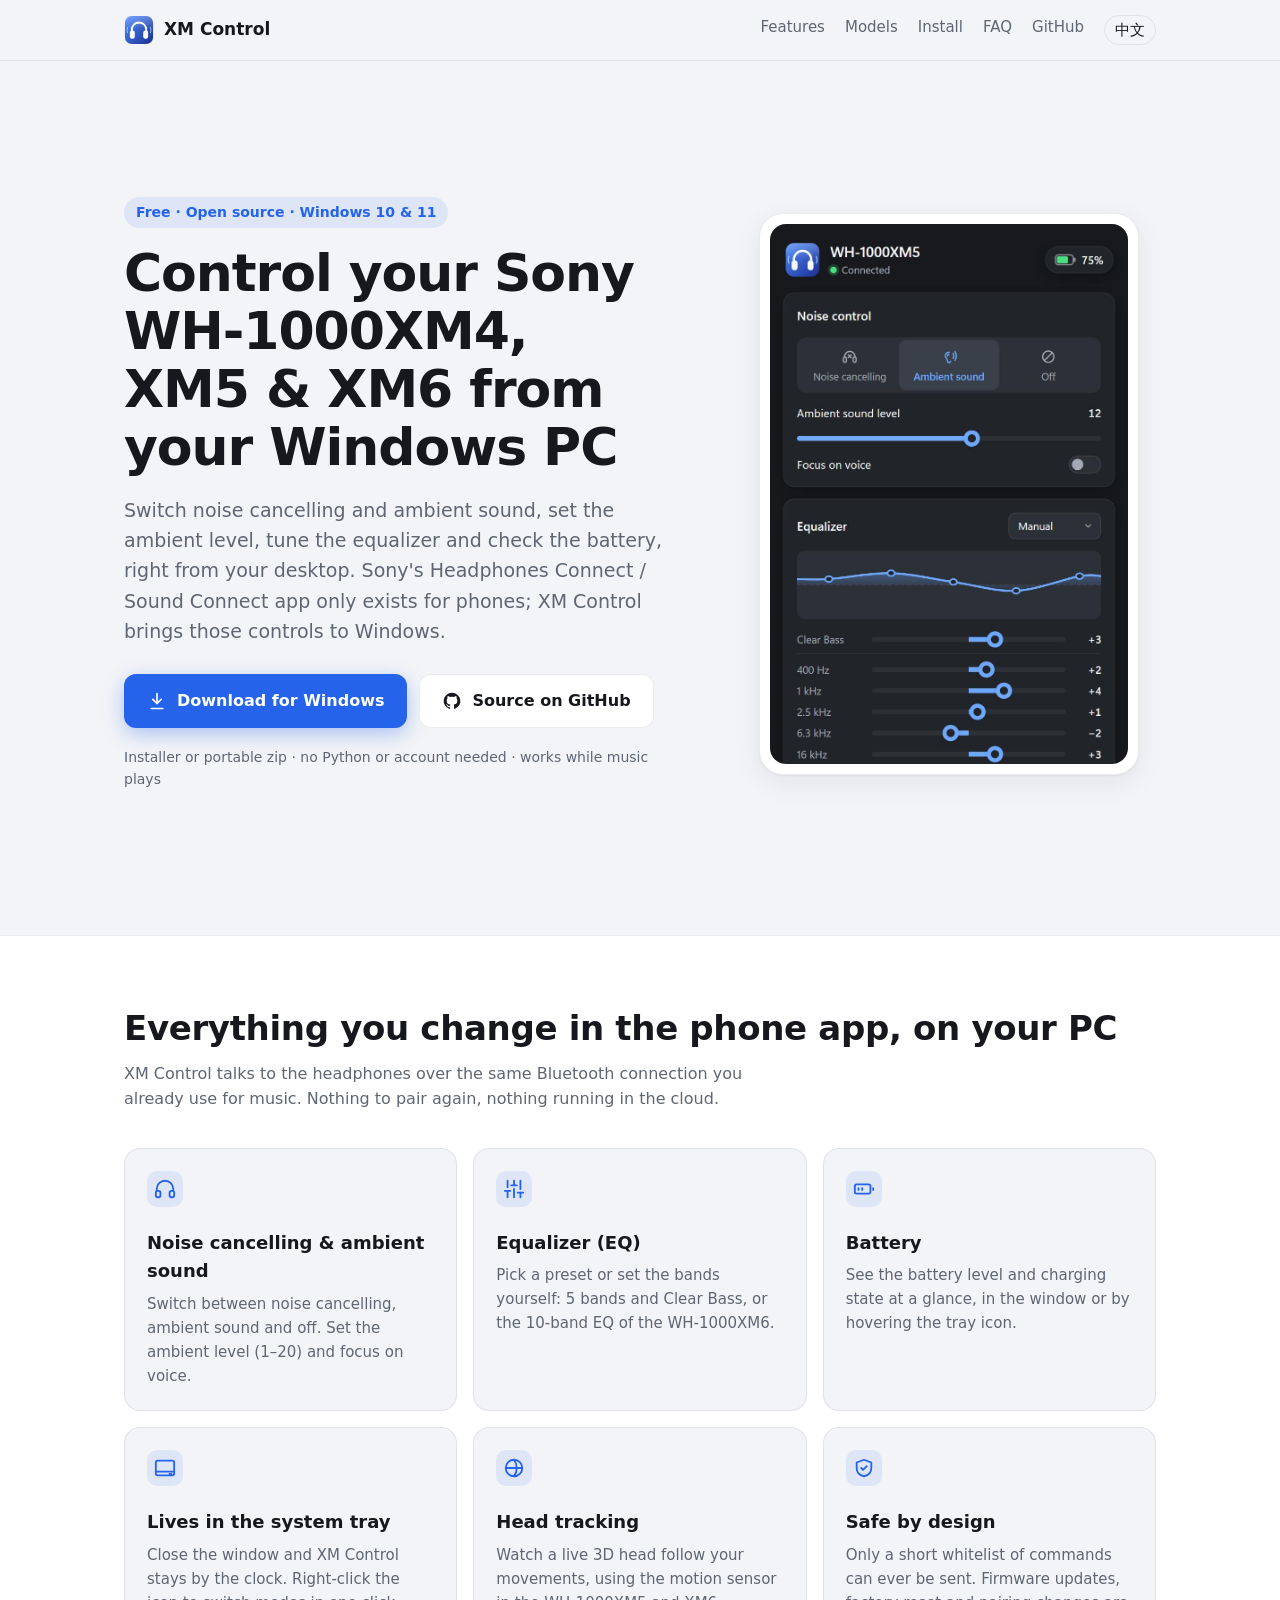
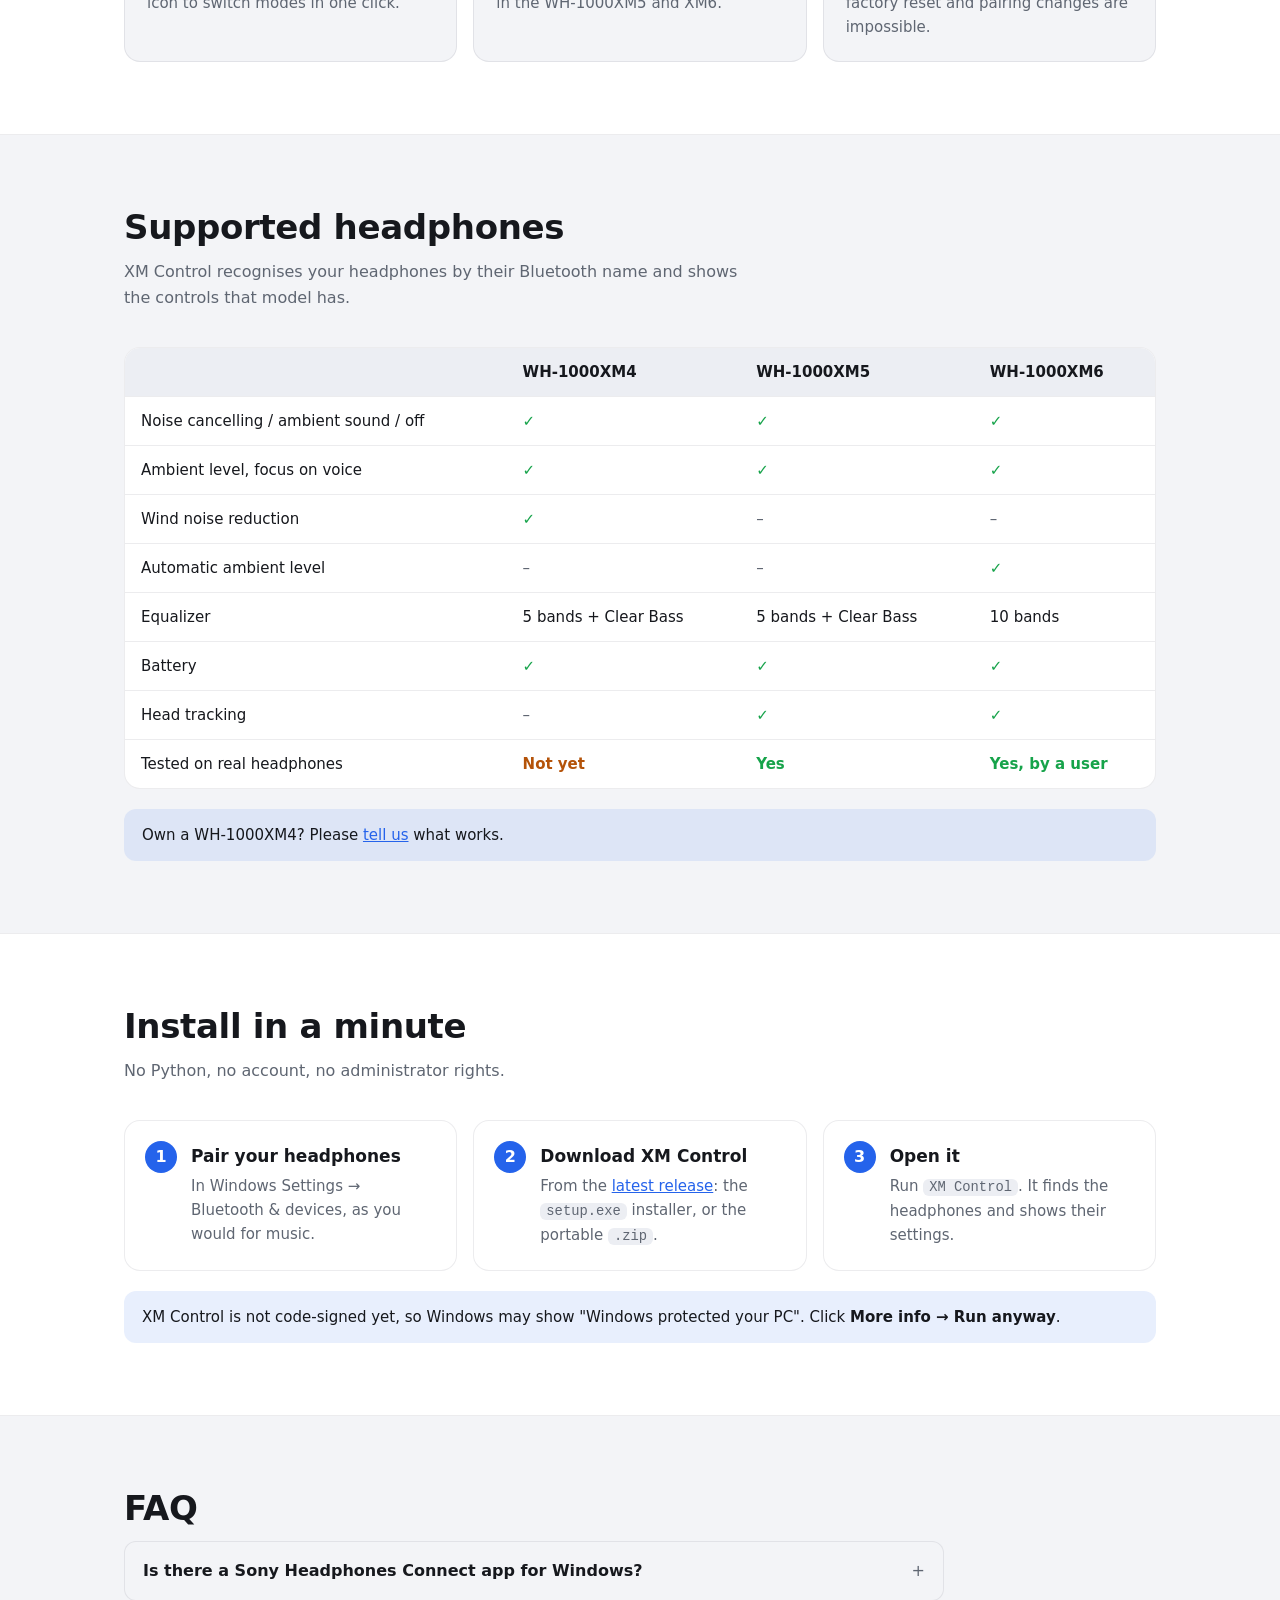
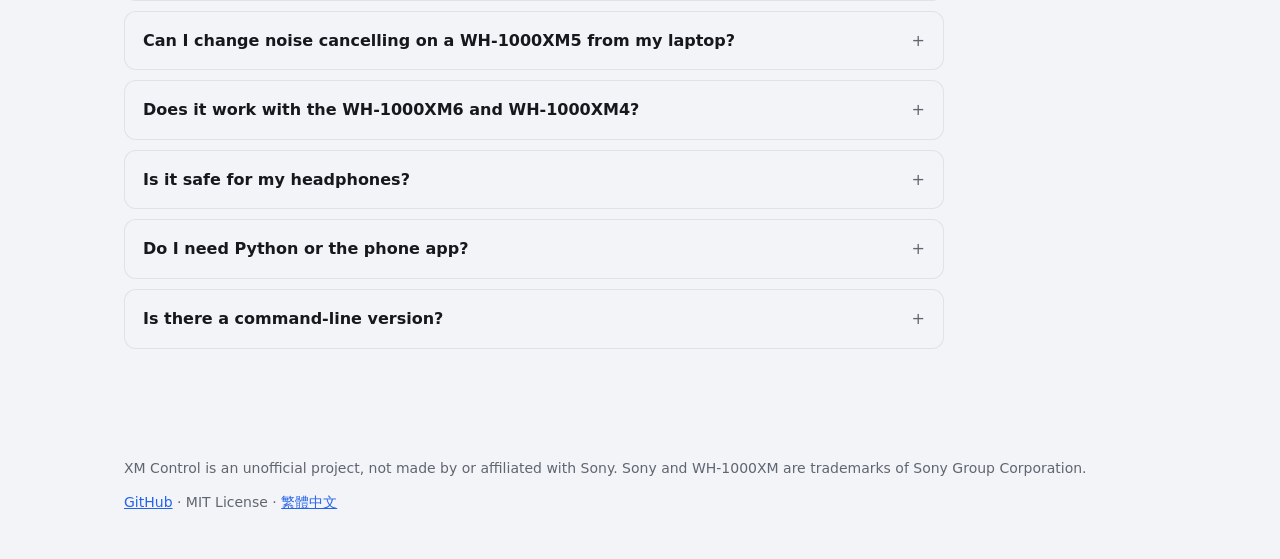
==== docs/index.html @ d7953c3c "Add a project website (GitHub Pages, English and Traditional Chinese) docs/ holds a static landing p" ====
<!doctype html>
<html lang="en">
<head>
  <meta charset="utf-8">
  <meta name="viewport" content="width=device-width, initial-scale=1">
  <title>XM Control – Sony WH-1000XM5 / XM4 / XM6 app for Windows PC</title>
  <meta name="description" content="Free Windows app for Sony WH-1000XM4, WH-1000XM5 and WH-1000XM6 headphones: switch noise cancelling and ambient sound, adjust the equalizer (EQ) and check the battery from your PC. A desktop alternative to Sony Headphones Connect / Sound Connect.">
  <link rel="canonical" href="https://chadzen901210-cell.github.io/sony-xm4-xm5-xm6-control/">
  <link rel="alternate" hreflang="en" href="https://chadzen901210-cell.github.io/sony-xm4-xm5-xm6-control/">
  <link rel="alternate" hreflang="zh-Hant" href="https://chadzen901210-cell.github.io/sony-xm4-xm5-xm6-control/zh-tw/">
  <link rel="alternate" hreflang="x-default" href="https://chadzen901210-cell.github.io/sony-xm4-xm5-xm6-control/">
  <link rel="icon" href="icon.svg" type="image/svg+xml">
  <meta name="theme-color" content="#2563eb">
  <meta property="og:type" content="website">
  <meta property="og:site_name" content="XM Control">
  <meta property="og:title" content="XM Control – control Sony WH-1000XM4 / XM5 / XM6 from Windows">
  <meta property="og:description" content="Noise cancelling, ambient sound, equalizer and battery for Sony WH-1000XM headphones, on your Windows PC. Free and open source.">
  <meta property="og:url" content="https://chadzen901210-cell.github.io/sony-xm4-xm5-xm6-control/">
  <meta property="og:image" content="https://chadzen901210-cell.github.io/sony-xm4-xm5-xm6-control/screenshot.jpg">
  <meta property="og:locale" content="en_US">
  <meta property="og:locale:alternate" content="zh_TW">
  <meta name="twitter:card" content="summary_large_image">
  <link rel="stylesheet" href="style.css">
  <script type="application/ld+json">
  {
    "@context": "https://schema.org",
    "@type": "SoftwareApplication",
    "name": "XM Control",
    "alternateName": "Sony WH-1000XM5 app for Windows",
    "description": "Free Windows app to control Sony WH-1000XM4, WH-1000XM5 and WH-1000XM6 headphones: noise cancelling, ambient sound, equalizer, battery and head tracking.",
    "operatingSystem": "Windows 10, Windows 11",
    "applicationCategory": "MultimediaApplication",
    "softwareVersion": "0.1.0",
    "url": "https://chadzen901210-cell.github.io/sony-xm4-xm5-xm6-control/",
    "downloadUrl": "https://github.com/chadzen901210-cell/sony-xm4-xm5-xm6-control/releases/latest",
    "screenshot": "https://chadzen901210-cell.github.io/sony-xm4-xm5-xm6-control/screenshot.jpg",
    "license": "https://opensource.org/licenses/MIT",
    "isAccessibleForFree": true,
    "offers": { "@type": "Offer", "price": "0", "priceCurrency": "USD" }
  }
  </script>
</head>
<body>
  <header class="top">
    <div class="wrap">
      <a class="brand" href="./"><img src="icon.svg" alt="" width="30" height="30">XM Control</a>
      <nav>
        <a href="#features">Features</a>
        <a href="#models">Models</a>
        <a href="#install">Install</a>
        <a href="#faq">FAQ</a>
        <a class="gh" href="https://github.com/chadzen901210-cell/sony-xm4-xm5-xm6-control">GitHub</a>
        <a class="lang" href="zh-tw/" hreflang="zh-Hant" lang="zh-Hant">中文</a>
      </nav>
    </div>
  </header>

  <main>
    <section class="hero">
      <div class="wrap">
        <div>
          <p class="eyebrow">Free · Open source · Windows 10 &amp; 11</p>
          <h1>Control your Sony <span class="nowrap">WH-1000XM4</span>, XM5 &amp; XM6 from your Windows PC</h1>
          <p class="lead">Switch noise cancelling and ambient sound, set the ambient level, tune the equalizer and
            check the battery, right from your desktop. Sony's Headphones Connect / Sound Connect app only exists for
            phones; XM Control brings those controls to Windows.</p>
          <div class="actions">
            <a class="button primary" href="https://github.com/chadzen901210-cell/sony-xm4-xm5-xm6-control/releases/latest">
              <svg viewBox="0 0 24 24" fill="none" stroke="currentColor" stroke-width="2" stroke-linecap="round" stroke-linejoin="round" aria-hidden="true"><path d="M12 3v12"/><path d="m7 10 5 5 5-5"/><path d="M5 21h14"/></svg>
              Download for Windows
            </a>
            <a class="button" href="https://github.com/chadzen901210-cell/sony-xm4-xm5-xm6-control">
              <svg viewBox="0 0 24 24" fill="currentColor" aria-hidden="true"><path d="M12 2a10 10 0 0 0-3.16 19.49c.5.09.68-.22.68-.48v-1.7c-2.78.6-3.37-1.34-3.37-1.34-.46-1.16-1.11-1.47-1.11-1.47-.91-.62.07-.6.07-.6 1 .07 1.53 1.03 1.53 1.03.9 1.52 2.34 1.08 2.91.83.09-.65.35-1.09.63-1.34-2.22-.25-4.55-1.11-4.55-4.94 0-1.09.39-1.98 1.03-2.68-.1-.25-.45-1.27.1-2.64 0 0 .84-.27 2.75 1.02a9.6 9.6 0 0 1 5 0c1.91-1.29 2.75-1.02 2.75-1.02.55 1.37.2 2.39.1 2.64.64.7 1.03 1.59 1.03 2.68 0 3.84-2.34 4.68-4.57 4.93.36.31.68.92.68 1.85v2.74c0 .27.18.58.69.48A10 10 0 0 0 12 2Z"/></svg>
              Source on GitHub
            </a>
          </div>
          <p class="meta">Installer or portable zip · no Python or account needed · works while music plays</p>
        </div>
        <figure class="shot">
          <img src="screenshot.jpg" width="400" height="540"
               alt="XM Control window on Windows showing noise control and the equalizer for a Sony WH-1000XM5">
        </figure>
      </div>
    </section>

    <section class="alt" id="features">
      <div class="wrap">
        <h2>Everything you change in the phone app, on your PC</h2>
        <p class="section-lead">XM Control talks to the headphones over the same Bluetooth connection you already
          use for music. Nothing to pair again, nothing running in the cloud.</p>
        <div class="features">
          <article class="feature">
            <svg viewBox="0 0 24 24" fill="none" stroke="currentColor" stroke-width="2" stroke-linecap="round" stroke-linejoin="round" aria-hidden="true"><path d="M3 14v-2a9 9 0 0 1 18 0v2"/><rect x="2" y="14" width="5" height="7" rx="2"/><rect x="17" y="14" width="5" height="7" rx="2"/></svg>
            <h3>Noise cancelling &amp; ambient sound</h3>
            <p>Switch between noise cancelling, ambient sound and off. Set the ambient level (1–20) and focus on voice.</p>
          </article>
          <article class="feature">
            <svg viewBox="0 0 24 24" fill="none" stroke="currentColor" stroke-width="2" stroke-linecap="round" stroke-linejoin="round" aria-hidden="true"><path d="M5 21V14"/><path d="M5 10V3"/><path d="M12 21v-9"/><path d="M12 8V3"/><path d="M19 21v-5"/><path d="M19 12V3"/><path d="M2 14h6"/><path d="M9 8h6"/><path d="M16 16h6"/></svg>
            <h3>Equalizer (EQ)</h3>
            <p>Pick a preset or set the bands yourself: 5 bands and Clear Bass, or the 10-band EQ of the WH-1000XM6.</p>
          </article>
          <article class="feature">
            <svg viewBox="0 0 24 24" fill="none" stroke="currentColor" stroke-width="2" stroke-linecap="round" stroke-linejoin="round" aria-hidden="true"><rect x="2" y="7" width="17" height="10" rx="2"/><path d="M22 11v2"/><path d="M6 11v2"/><path d="M10 11v2"/></svg>
            <h3>Battery</h3>
            <p>See the battery level and charging state at a glance, in the window or by hovering the tray icon.</p>
          </article>
          <article class="feature">
            <svg viewBox="0 0 24 24" fill="none" stroke="currentColor" stroke-width="2" stroke-linecap="round" stroke-linejoin="round" aria-hidden="true"><rect x="2" y="4" width="20" height="16" rx="2"/><path d="M2 16h20"/><path d="M17 18.5h2"/></svg>
            <h3>Lives in the system tray</h3>
            <p>Close the window and XM Control stays by the clock. Right-click the icon to switch modes in one click.</p>
          </article>
          <article class="feature">
            <svg viewBox="0 0 24 24" fill="none" stroke="currentColor" stroke-width="2" stroke-linecap="round" stroke-linejoin="round" aria-hidden="true"><circle cx="12" cy="12" r="9"/><path d="M12 3a15 15 0 0 1 0 18"/><path d="M3 12h18"/></svg>
            <h3>Head tracking</h3>
            <p>Watch a live 3D head follow your movements, using the motion sensor in the WH-1000XM5 and XM6.</p>
          </article>
          <article class="feature">
            <svg viewBox="0 0 24 24" fill="none" stroke="currentColor" stroke-width="2" stroke-linecap="round" stroke-linejoin="round" aria-hidden="true"><path d="M12 3 4 6v6c0 5 3.5 8 8 9 4.5-1 8-4 8-9V6Z"/><path d="m9 12 2 2 4-4"/></svg>
            <h3>Safe by design</h3>
            <p>Only a short whitelist of commands can ever be sent. Firmware updates, factory reset and pairing changes are impossible.</p>
          </article>
        </div>
      </div>
    </section>

    <section id="models">
      <div class="wrap">
        <h2>Supported headphones</h2>
        <p class="section-lead">XM Control recognises your headphones by their Bluetooth name and shows the controls
          that model has.</p>
        <div class="table-wrap">
          <table>
            <thead>
              <tr><th scope="col"></th><th scope="col">WH-1000XM4</th><th scope="col">WH-1000XM5</th><th scope="col">WH-1000XM6</th></tr>
            </thead>
            <tbody>
              <tr><th scope="row">Noise cancelling / ambient sound / off</th><td class="yes">✓</td><td class="yes">✓</td><td class="yes">✓</td></tr>
              <tr><th scope="row">Ambient level, focus on voice</th><td class="yes">✓</td><td class="yes">✓</td><td class="yes">✓</td></tr>
              <tr><th scope="row">Wind noise reduction</th><td class="yes">✓</td><td class="no">–</td><td class="no">–</td></tr>
              <tr><th scope="row">Automatic ambient level</th><td class="no">–</td><td class="no">–</td><td class="yes">✓</td></tr>
              <tr><th scope="row">Equalizer</th><td>5 bands + Clear Bass</td><td>5 bands + Clear Bass</td><td>10 bands</td></tr>
              <tr><th scope="row">Battery</th><td class="yes">✓</td><td class="yes">✓</td><td class="yes">✓</td></tr>
              <tr><th scope="row">Head tracking</th><td class="no">–</td><td class="yes">✓</td><td class="yes">✓</td></tr>
              <tr><th scope="row">Tested on real headphones</th><td class="status-warn">Not yet</td><td class="status-ok">Yes</td><td class="status-ok">Yes, by a user</td></tr>
            </tbody>
          </table>
        </div>
        <p class="note">Own a WH-1000XM4? Please
          <a href="https://github.com/chadzen901210-cell/sony-xm4-xm5-xm6-control/issues">tell us</a> what works.</p>
      </div>
    </section>

    <section class="alt" id="install">
      <div class="wrap">
        <h2>Install in a minute</h2>
        <p class="section-lead">No Python, no account, no administrator rights.</p>
        <ol class="steps">
          <li>
            <h3>Pair your headphones</h3>
            <p>In Windows Settings → Bluetooth &amp; devices, as you would for music.</p>
          </li>
          <li>
            <h3>Download XM Control</h3>
            <p>From the <a href="https://github.com/chadzen901210-cell/sony-xm4-xm5-xm6-control/releases/latest">latest release</a>:
              the <code>setup.exe</code> installer, or the portable <code>.zip</code>.</p>
          </li>
          <li>
            <h3>Open it</h3>
            <p>Run <code>XM Control</code>. It finds the headphones and shows their settings.</p>
          </li>
        </ol>
        <p class="note">XM Control is not code-signed yet, so Windows may show "Windows protected your PC".
          Click <strong>More info → Run anyway</strong>.</p>
      </div>
    </section>

    <section id="faq">
      <div class="wrap">
        <h2>FAQ</h2>
        <div class="faq">
          <details>
            <summary>Is there a Sony Headphones Connect app for Windows?</summary>
            <p>No. Sony's Headphones Connect and its successor Sound Connect are only for Android and iOS. XM Control is
              an unofficial, free Windows app that offers the most used settings on your PC.</p>
          </details>
          <details>
            <summary>Can I change noise cancelling on a WH-1000XM5 from my laptop?</summary>
            <p>Yes. With the headphones connected to your laptop over Bluetooth, open XM Control and pick noise
              cancelling, ambient sound or off. It works while music or calls are playing.</p>
          </details>
          <details>
            <summary>Does it work with the WH-1000XM6 and WH-1000XM4?</summary>
            <p>The WH-1000XM6 works (confirmed by a user), including its 10-band equalizer and automatic ambient level.
              WH-1000XM4 support is built from public protocol documentation but has not been tested on real
              headphones yet.</p>
          </details>
          <details>
            <summary>Is it safe for my headphones?</summary>
            <p>XM Control can only send the commands it needs to read and change these settings. Every message is checked
              against a whitelist, so firmware updates, factory reset, power off and pairing changes can never be sent.
              The source code is public on GitHub.</p>
          </details>
          <details>
            <summary>Do I need Python or the phone app?</summary>
            <p>No. The download contains everything. The phone app can stay installed; just do not use both at the same
              moment.</p>
          </details>
          <details>
            <summary>Is there a command-line version?</summary>
            <p>Yes: <code>sonyxm.exe</code> comes with the app, for example <code>sonyxm nc on</code>,
              <code>sonyxm ambient 12</code> or <code>sonyxm battery</code>.</p>
          </details>
        </div>
      </div>
    </section>
  </main>

  <footer>
    <div class="wrap">
      <p>XM Control is an unofficial project, not made by or affiliated with Sony. Sony and WH-1000XM are trademarks of Sony Group Corporation.</p>
      <p><a href="https://github.com/chadzen901210-cell/sony-xm4-xm5-xm6-control">GitHub</a> · MIT License · <a href="zh-tw/" hreflang="zh-Hant" lang="zh-Hant">繁體中文</a></p>
    </div>
  </footer>
</body>
</html>
---- docs/style.css ----
/* XM Control project site. Same palette as the app (sonyxm/web/app.css). */
:root {
  --bg: #f3f4f7;
  --surface: #ffffff;
  --surface-2: #eceef3;
  --border: rgba(15, 23, 42, 0.08);
  --shadow: 0 1px 2px rgba(15, 23, 42, 0.05), 0 8px 28px rgba(15, 23, 42, 0.07);
  --text: #16181d;
  --muted: #5f6672;
  --accent: #2563eb;
  --accent-hover: #1d4ed8;
  --accent-text: #ffffff;
  --accent-soft: rgba(37, 99, 235, 0.1);
  --ok: #16a34a;
  --warn: #b45309;
  --radius: 16px;
  --max: 1080px;
  color-scheme: light;
}

@media (prefers-color-scheme: dark) {
  :root {
    --bg: #131519;
    --surface: #1d2025;
    --surface-2: #272b31;
    --border: rgba(255, 255, 255, 0.07);
    --shadow: 0 1px 2px rgba(0, 0, 0, 0.3), 0 10px 30px rgba(0, 0, 0, 0.3);
    --text: #f2f4f7;
    --muted: #a3aab6;
    --accent: #6ea8ff;
    --accent-hover: #8dbbff;
    --accent-text: #0b1220;
    --accent-soft: rgba(110, 168, 255, 0.14);
    --ok: #4ade80;
    --warn: #fbbf24;
    color-scheme: dark;
  }
}

* { box-sizing: border-box; }

html { scroll-behavior: smooth; }

body {
  margin: 0;
  background: var(--bg);
  color: var(--text);
  font: 16px/1.6 "Segoe UI Variable Text", "Segoe UI", system-ui, -apple-system, "Microsoft JhengHei", sans-serif;
  -webkit-font-smoothing: antialiased;
}

a { color: var(--accent); }
.nowrap { white-space: nowrap; }
a:hover { color: var(--accent-hover); }
img { max-width: 100%; display: block; }

.wrap {
  max-width: var(--max);
  margin: 0 auto;
  padding: 0 24px;
}

/* Header */
.top {
  position: sticky;
  top: 0;
  z-index: 10;
  background: color-mix(in srgb, var(--bg) 85%, transparent);
  backdrop-filter: saturate(1.4) blur(12px);
  border-bottom: 1px solid var(--border);
}
.top .wrap {
  display: flex;
  align-items: center;
  gap: 24px;
  height: 60px;
}
.brand {
  display: flex;
  align-items: center;
  gap: 10px;
  font-weight: 650;
  font-size: 17px;
  color: var(--text);
  text-decoration: none;
}
.brand img { width: 30px; height: 30px; }
.top nav {
  display: flex;
  gap: 20px;
  margin-left: auto;
  font-size: 15px;
}
.top nav a { color: var(--muted); text-decoration: none; }
.top nav a:hover { color: var(--text); }
.top nav .lang {
  color: var(--text);
  padding: 2px 10px;
  border: 1px solid var(--border);
  border-radius: 999px;
}

/* Hero */
.hero .wrap {
  display: grid;
  grid-template-columns: minmax(0, 1.15fr) minmax(0, 0.85fr);
  gap: 56px;
  align-items: center;
  padding-top: 64px;
  padding-bottom: 72px;
}
.eyebrow {
  display: inline-block;
  margin: 0 0 16px;
  padding: 4px 12px;
  border-radius: 999px;
  background: var(--accent-soft);
  color: var(--accent);
  font-size: 14px;
  font-weight: 600;
}
h1 {
  margin: 0 0 18px;
  font-size: clamp(32px, 5vw, 52px);
  line-height: 1.12;
  letter-spacing: -0.02em;
  text-wrap: balance;
}
.lead {
  margin: 0 0 28px;
  font-size: 19px;
  color: var(--muted);
  max-width: 34em;
  text-wrap: pretty;
}
.actions { display: flex; flex-wrap: wrap; gap: 12px; }
.button {
  display: inline-flex;
  align-items: center;
  gap: 10px;
  padding: 13px 22px;
  border-radius: 12px;
  font-weight: 600;
  font-size: 16px;
  text-decoration: none;
  border: 1px solid var(--border);
  background: var(--surface);
  color: var(--text);
  transition: transform 0.15s, background 0.15s;
}
.button:hover { color: var(--text); transform: translateY(-1px); }
.button.primary {
  background: var(--accent);
  border-color: transparent;
  color: var(--accent-text);
  box-shadow: 0 6px 20px color-mix(in srgb, var(--accent) 35%, transparent);
}
.button.primary:hover { background: var(--accent-hover); color: var(--accent-text); }
.button svg { width: 20px; height: 20px; flex: none; }
.meta {
  margin: 18px 0 0;
  font-size: 14px;
  color: var(--muted);
}

.shot {
  justify-self: center;
  width: min(100%, 380px);
  padding: 10px;
  border-radius: 24px;
  background: var(--surface);
  border: 1px solid var(--border);
  box-shadow: var(--shadow);
}
.shot img {
  width: 100%;
  aspect-ratio: 400 / 540;
  object-fit: cover;
  object-position: top;
  border-radius: 16px;
}

/* Sections */
section { padding: 72px 0; }
section.alt { background: var(--surface); border-block: 1px solid var(--border); }
h2 {
  margin: 0 0 12px;
  font-size: clamp(26px, 3.4vw, 34px);
  line-height: 1.2;
  letter-spacing: -0.01em;
}
.section-lead { margin: 0 0 36px; color: var(--muted); max-width: 40em; }

.features {
  display: grid;
  grid-template-columns: repeat(3, minmax(0, 1fr));
  gap: 16px;
}
.feature {
  padding: 22px;
  border-radius: var(--radius);
  background: var(--bg);
  border: 1px solid var(--border);
}
.feature svg {
  width: 36px;
  height: 36px;
  padding: 7px;
  border-radius: 10px;
  background: var(--accent-soft);
  color: var(--accent);
}
.feature h3 { margin: 14px 0 6px; font-size: 18px; }
.feature p { margin: 0; color: var(--muted); font-size: 15px; }

/* Models table */
.table-wrap {
  overflow-x: auto;
  border-radius: var(--radius);
  border: 1px solid var(--border);
  background: var(--surface);
}
table { width: 100%; border-collapse: collapse; font-size: 15px; min-width: 520px; }
th, td { padding: 12px 16px; text-align: left; border-bottom: 1px solid var(--border); }
thead th { background: var(--surface-2); font-weight: 650; }
tbody tr:last-child td, tbody tr:last-child th { border-bottom: 0; }
tbody th { font-weight: 500; }
td.yes { color: var(--ok); font-weight: 600; }
td.no { color: var(--muted); }
.status-ok { color: var(--ok); font-weight: 600; }
.status-warn { color: var(--warn); font-weight: 600; }

/* Steps */
.steps {
  list-style: none;
  margin: 0;
  padding: 0;
  display: grid;
  grid-template-columns: repeat(3, minmax(0, 1fr));
  gap: 16px;
  counter-reset: step;
}
.steps li {
  position: relative;
  padding: 22px 22px 22px 66px;
  border-radius: var(--radius);
  background: var(--surface);
  border: 1px solid var(--border);
  counter-increment: step;
}
.steps li::before {
  content: counter(step);
  position: absolute;
  left: 20px;
  top: 20px;
  width: 32px;
  height: 32px;
  border-radius: 50%;
  display: grid;
  place-items: center;
  background: var(--accent);
  color: var(--accent-text);
  font-weight: 700;
}
.steps h3 { margin: 0 0 4px; font-size: 17px; }
.steps p { margin: 0; color: var(--muted); font-size: 15px; }
.note {
  margin: 20px 0 0;
  padding: 14px 18px;
  border-radius: 12px;
  background: var(--accent-soft);
  font-size: 15px;
}

/* FAQ */
.faq { display: grid; gap: 10px; max-width: 820px; }
.faq details {
  border-radius: 12px;
  background: var(--bg);
  border: 1px solid var(--border);
  padding: 4px 18px;
}
.faq summary {
  cursor: pointer;
  padding: 12px 0;
  font-weight: 600;
  list-style: none;
}
.faq summary::-webkit-details-marker { display: none; }
.faq summary::after { content: "+"; float: right; color: var(--muted); font-weight: 400; }
.faq details[open] summary::after { content: "−"; }
.faq details p { margin: 0 0 14px; color: var(--muted); }

code {
  font-family: "Cascadia Mono", Consolas, monospace;
  font-size: 0.92em;
  padding: 1px 6px;
  border-radius: 6px;
  background: var(--surface-2);
}

/* Footer */
footer { padding: 36px 0 48px; color: var(--muted); font-size: 14px; }
footer .wrap { display: flex; flex-wrap: wrap; gap: 12px 24px; justify-content: space-between; }
footer p { margin: 0; }

/* Narrow screens */
@media (max-width: 860px) {
  .hero .wrap { grid-template-columns: 1fr; gap: 40px; padding-top: 40px; }
  .features, .steps { grid-template-columns: 1fr; }
  .top nav a:not(.lang):not(.gh) { display: none; }
}
@media (max-width: 480px) {
  .wrap { padding: 0 16px; }
  section { padding: 52px 0; }
  .lead { font-size: 17px; }
  .button { width: 100%; justify-content: center; }
}
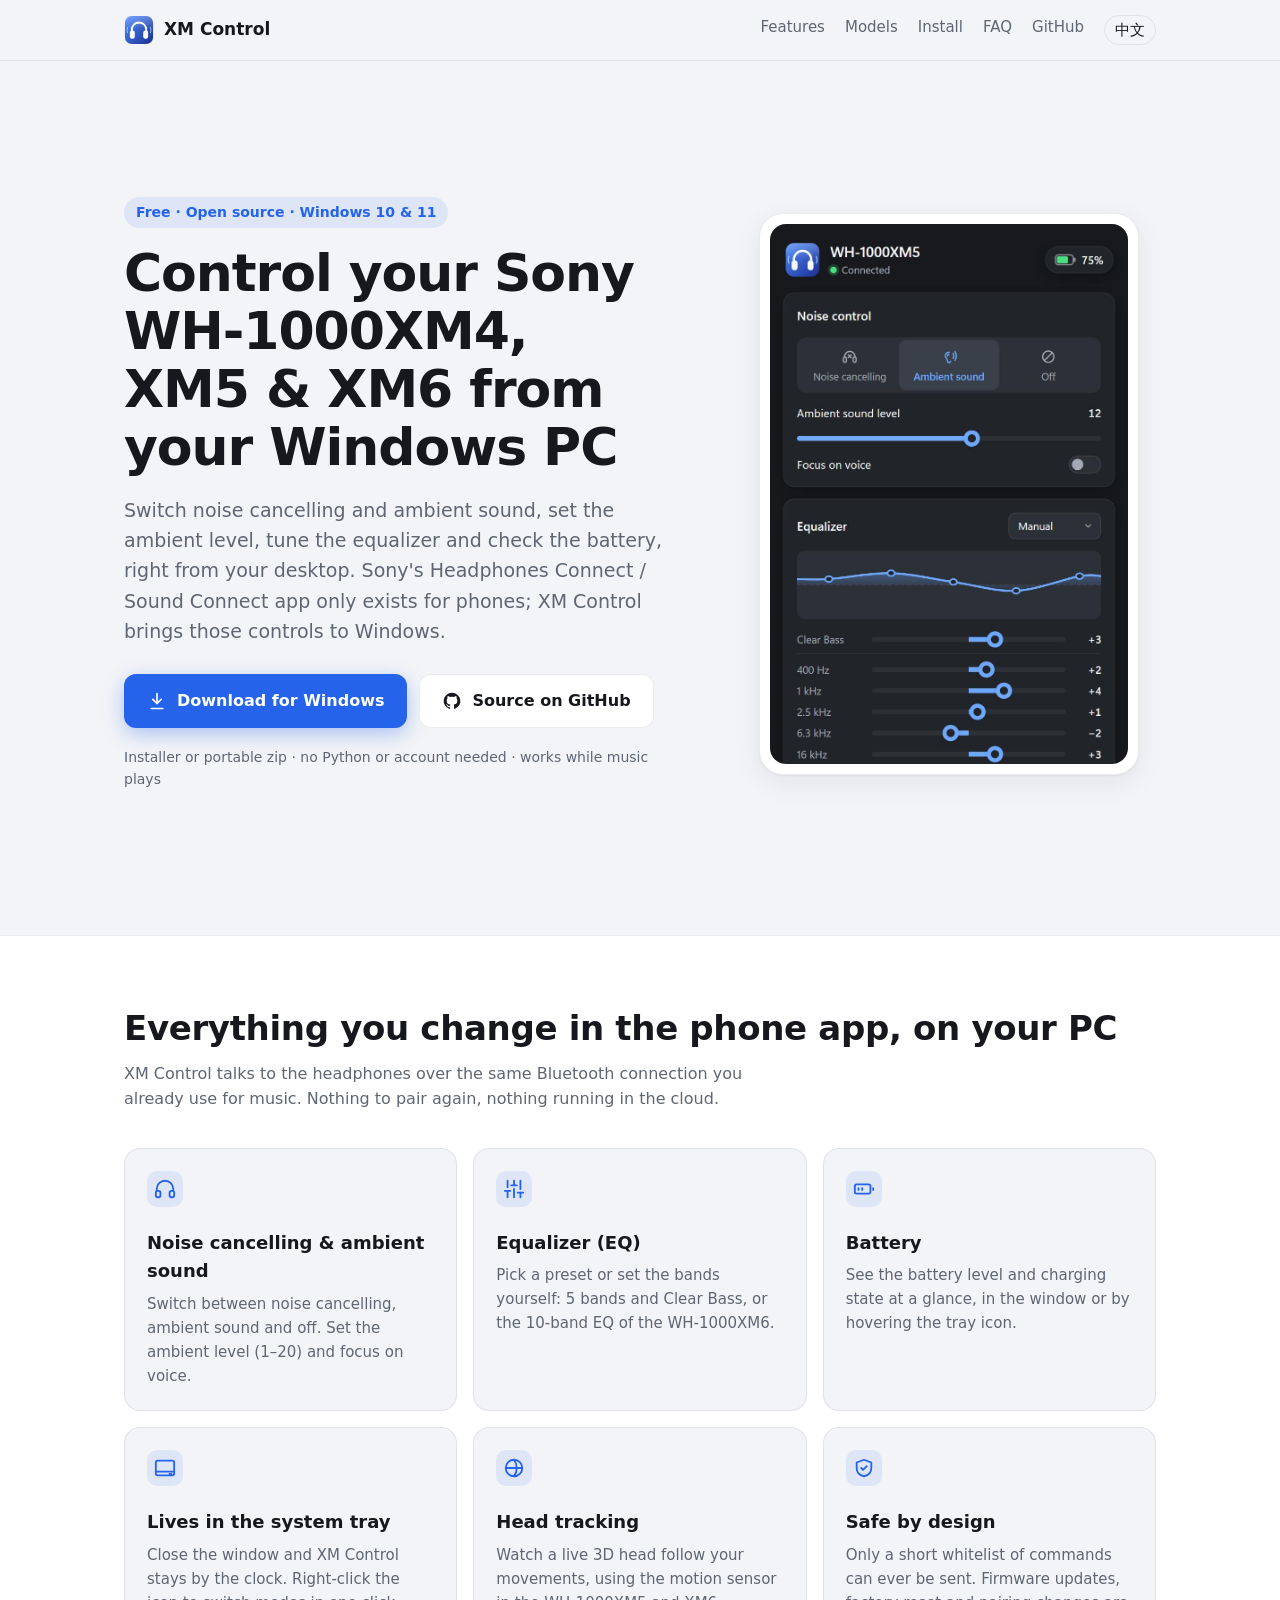
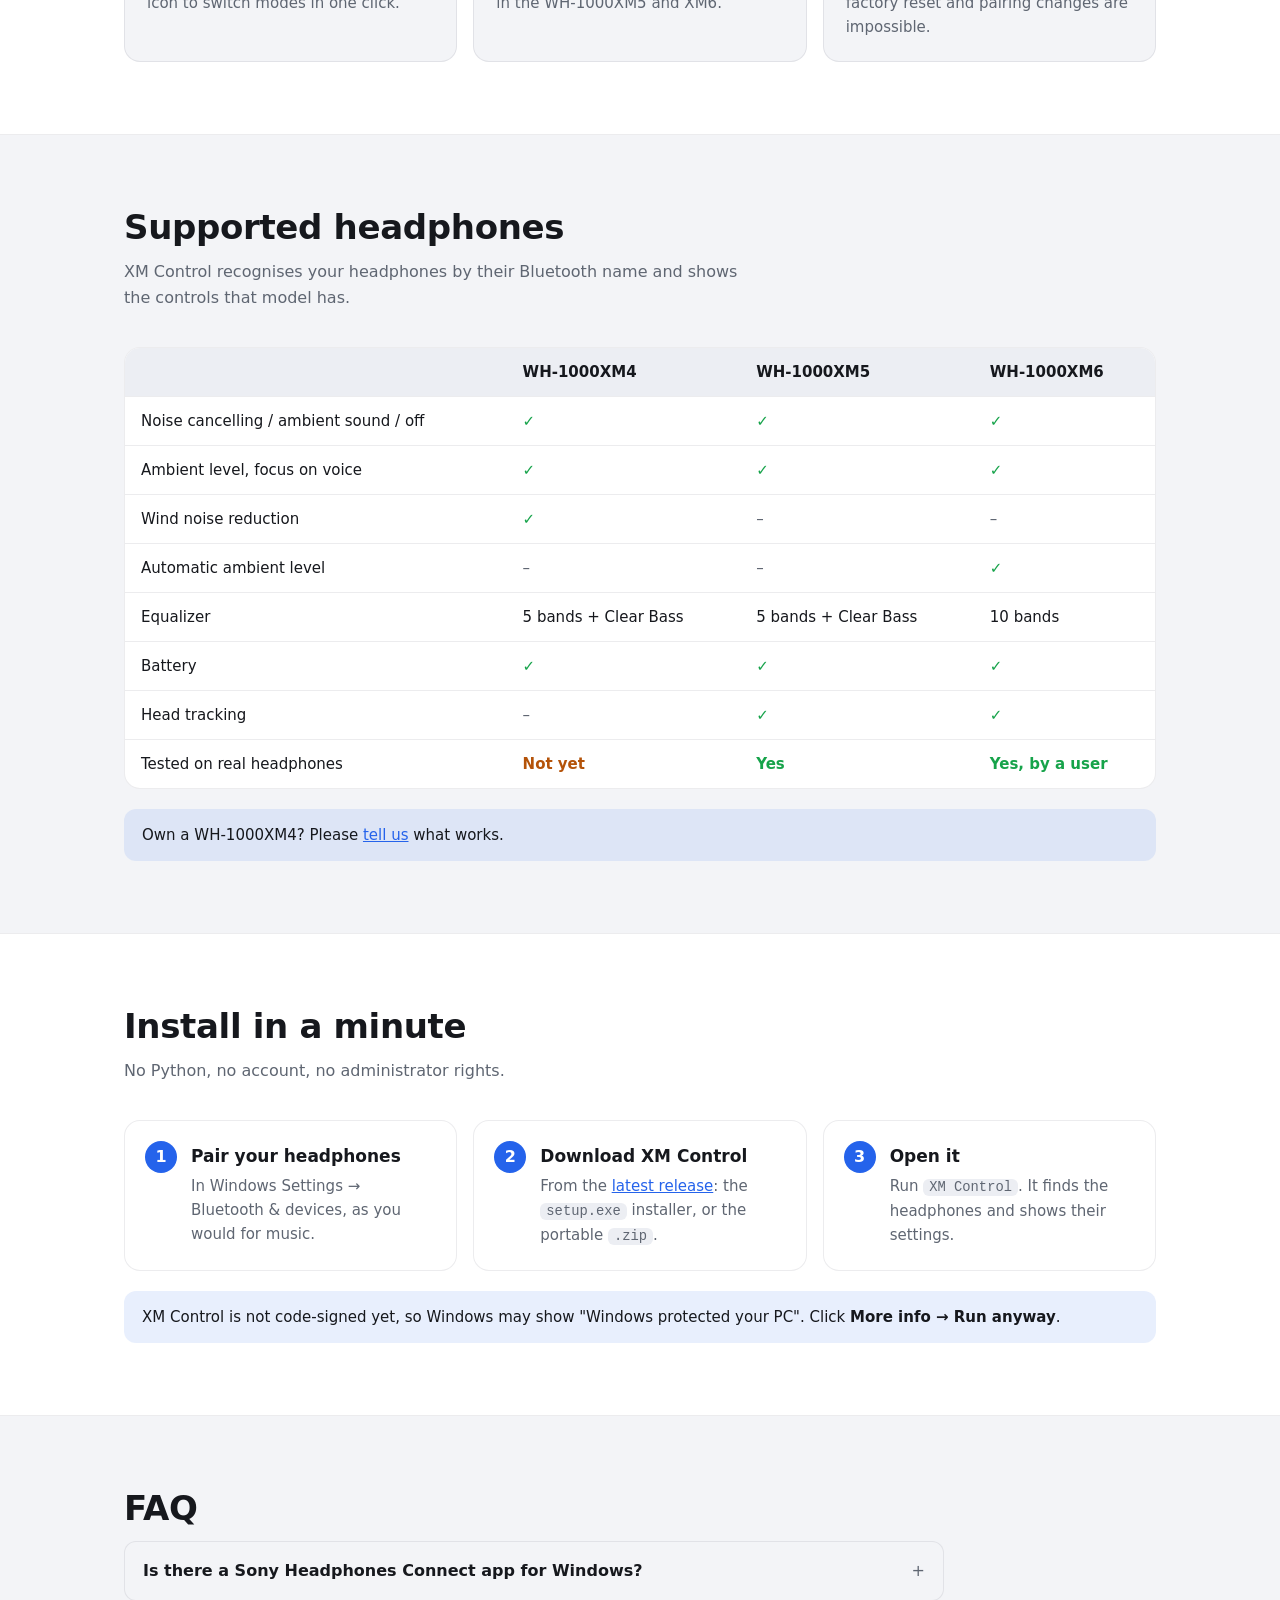
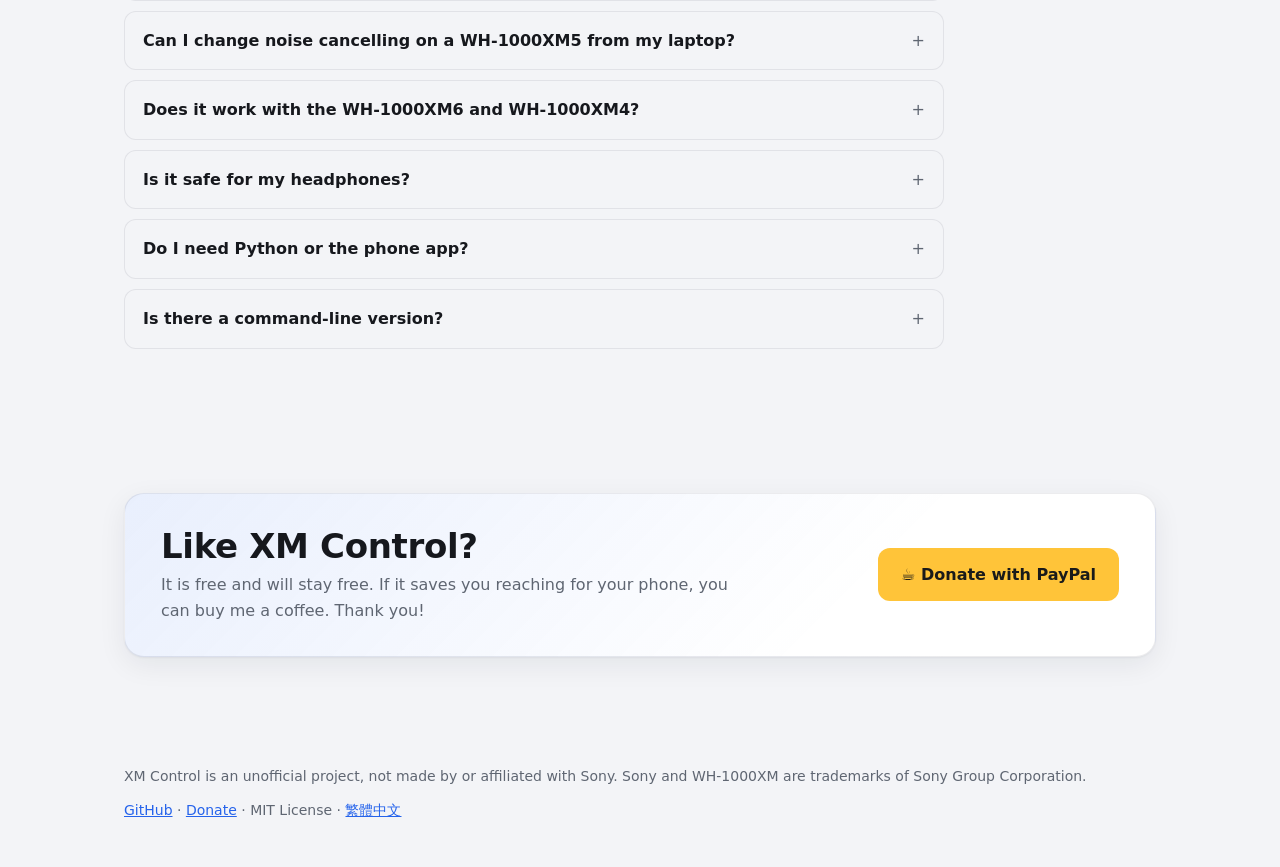
==== commit c8d7ed13: "Add a PayPal donation link (website, README, GitHub Sponsor button) Co-Authored-By: Claude Opus 5.5 " ====
--- a/docs/index.html
+++ b/docs/index.html
@@ -3,7 +3,8 @@
 <head>
   <meta charset="utf-8">
   <meta name="viewport" content="width=device-width, initial-scale=1">
-  <title>XM Control – Sony WH-1000XM5 / XM4 / XM6 app for Windows PC</title>
+  <meta name="google-site-verification" content="RHM3cB6uxoNKpOtOZqH0cEoQXDmZeJk3Oja49cULrTU">
+  <title>Sony XM5 PC app for Windows (WH-1000XM5 / XM4 / XM6) – XM Control</title>
   <meta name="description" content="Free Windows app for Sony WH-1000XM4, WH-1000XM5 and WH-1000XM6 headphones: switch noise cancelling and ambient sound, adjust the equalizer (EQ) and check the battery from your PC. A desktop alternative to Sony Headphones Connect / Sound Connect.">
   <link rel="canonical" href="https://chadzen901210-cell.github.io/sony-xm4-xm5-xm6-control/">
   <link rel="alternate" hreflang="en" href="https://chadzen901210-cell.github.io/sony-xm4-xm5-xm6-control/">
@@ -213,12 +214,24 @@
         </div>
       </div>
     </section>
+
+    <section id="support">
+      <div class="wrap">
+        <div class="support">
+          <div>
+            <h2>Like XM Control?</h2>
+            <p>It is free and will stay free. If it saves you reaching for your phone, you can buy me a coffee. Thank you!</p>
+          </div>
+          <a class="button coffee" href="https://www.paypal.com/ncp/payment/RBKTRJ9542BKC" rel="noopener">☕ Donate with PayPal</a>
+        </div>
+      </div>
+    </section>
   </main>
 
   <footer>
     <div class="wrap">
       <p>XM Control is an unofficial project, not made by or affiliated with Sony. Sony and WH-1000XM are trademarks of Sony Group Corporation.</p>
-      <p><a href="https://github.com/chadzen901210-cell/sony-xm4-xm5-xm6-control">GitHub</a> · MIT License · <a href="zh-tw/" hreflang="zh-Hant" lang="zh-Hant">繁體中文</a></p>
+      <p><a href="https://github.com/chadzen901210-cell/sony-xm4-xm5-xm6-control">GitHub</a> · <a href="#support">Donate</a> · MIT License · <a href="zh-tw/" hreflang="zh-Hant" lang="zh-Hant">繁體中文</a></p>
     </div>
   </footer>
 </body>
--- a/docs/style.css
+++ b/docs/style.css
@@ -299,6 +299,28 @@
   background: var(--surface-2);
 }
 
+/* Donation */
+.support {
+  display: flex;
+  flex-wrap: wrap;
+  align-items: center;
+  justify-content: space-between;
+  gap: 20px 32px;
+  padding: 32px 36px;
+  border-radius: 20px;
+  background: linear-gradient(135deg, var(--accent-soft), transparent 70%), var(--surface);
+  border: 1px solid var(--border);
+  box-shadow: var(--shadow);
+}
+.support h2 { margin-bottom: 6px; }
+.support p { margin: 0; color: var(--muted); max-width: 36em; }
+.button.coffee {
+  background: #ffc439;
+  border-color: transparent;
+  color: #1a1a1a;
+}
+.button.coffee:hover { background: #ffb400; color: #1a1a1a; }
+
 /* Footer */
 footer { padding: 36px 0 48px; color: var(--muted); font-size: 14px; }
 footer .wrap { display: flex; flex-wrap: wrap; gap: 12px 24px; justify-content: space-between; }
@@ -313,6 +335,7 @@
 @media (max-width: 480px) {
   .wrap { padding: 0 16px; }
   section { padding: 52px 0; }
+  .support { padding: 24px 20px; }
   .lead { font-size: 17px; }
   .button { width: 100%; justify-content: center; }
 }
